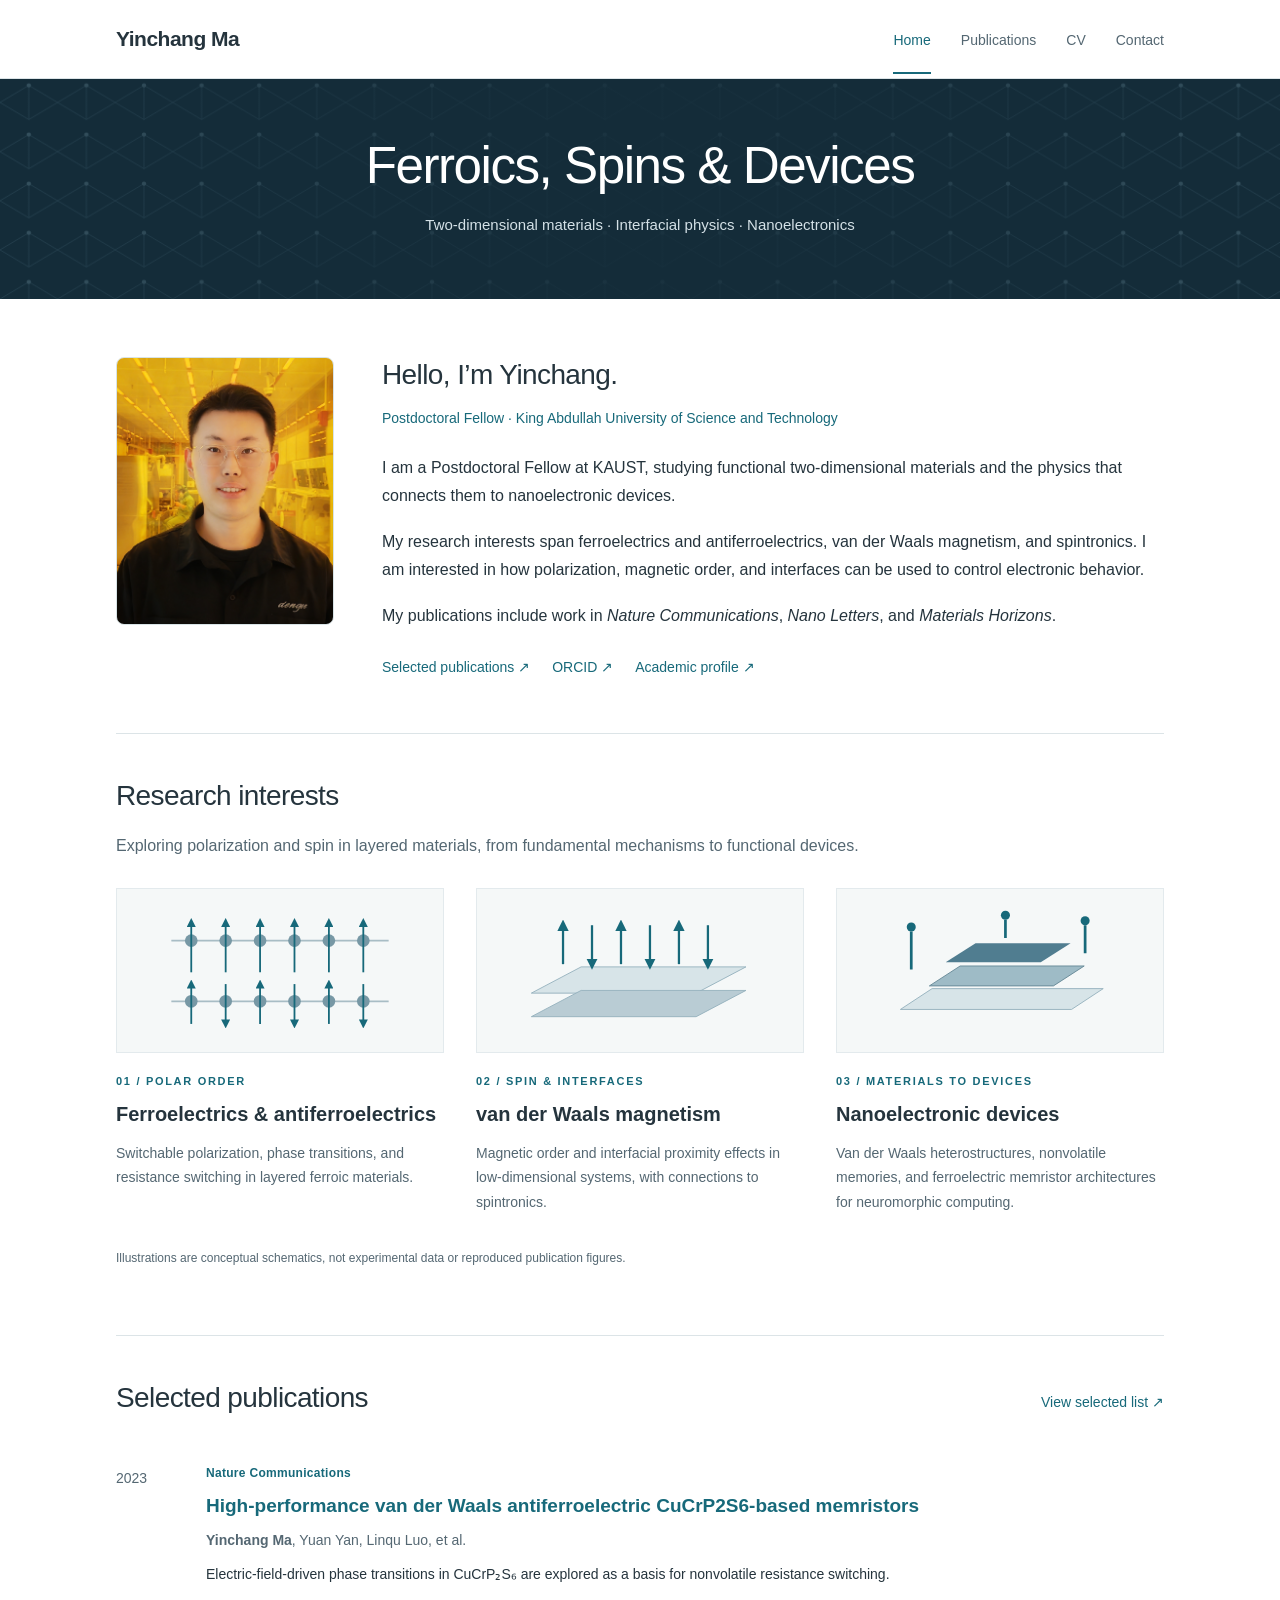
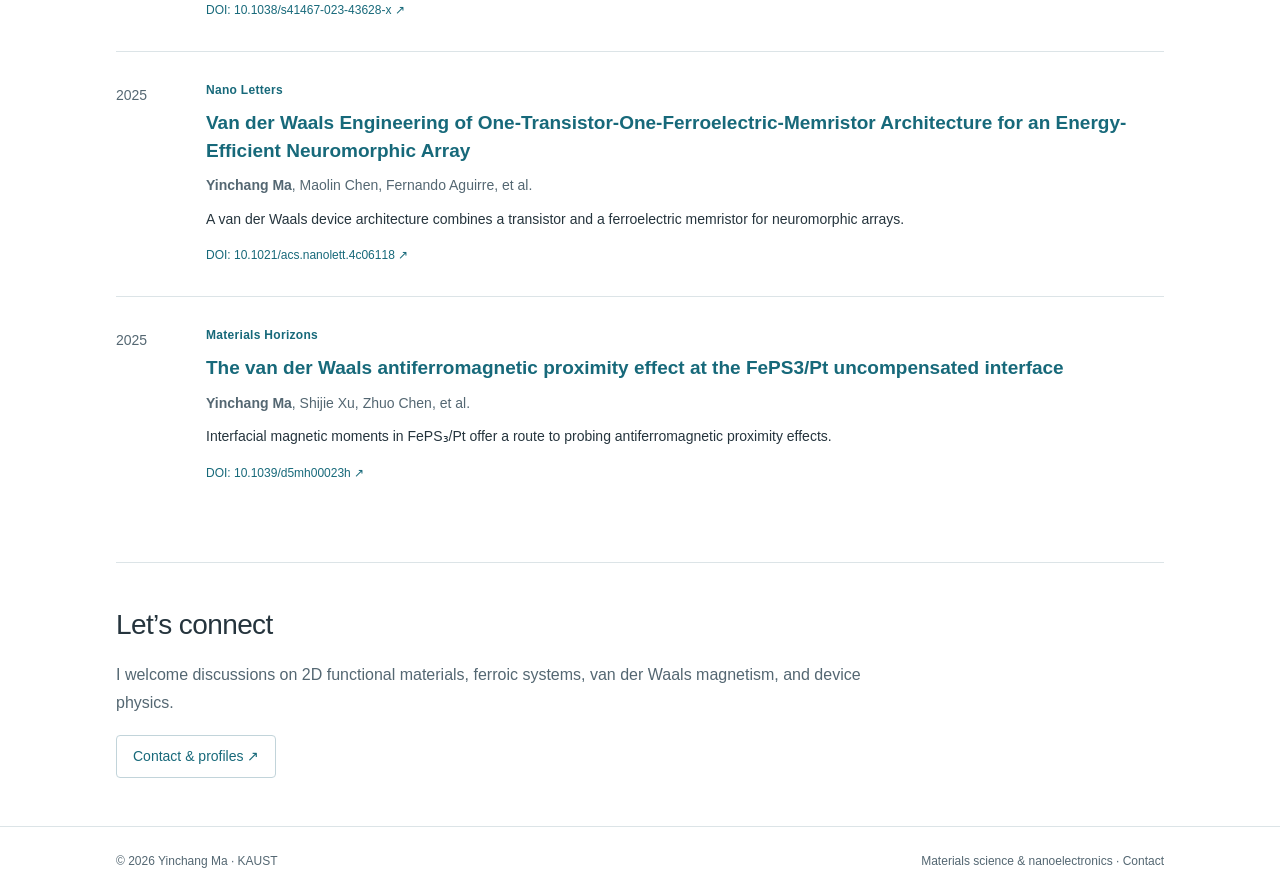
==== index.html @ cd84b2c8 "Publish Yinchang Ma academic website with laboratory portrait" ====
<!doctype html>
<html lang="en"><head><meta charset="utf-8"><meta name="viewport" content="width=device-width, initial-scale=1"><meta name="description" content="Yinchang Ma, Postdoctoral Fellow at KAUST. Research in 2D materials, ferroelectrics, antiferroelectrics, van der Waals magnetism, spintronics and nanoelectronic devices."><meta name="theme-color" content="#142c39"><title>Ferroics, Spins & Devices | Yinchang Ma</title><link rel="icon" type="image/svg+xml" href="favicon.svg"><link rel="stylesheet" href="style.css"><script src="site.js" defer></script></head><body><a class="skip" href="#main">Skip to content</a><header class="site-header"><nav class="wrap nav" aria-label="Main navigation"><a class="brand" href="index.html">Yinchang Ma</a><button class="menu" aria-expanded="false" aria-controls="main-nav">Menu</button><div class="navlinks" id="main-nav"><a href="index.html" aria-current="page">Home</a><a href="publications.html">Publications</a><a href="cv.html">CV</a><a href="contact.html">Contact</a></div></nav></header>
<div class="banner"><div class="wrap"><h1>Ferroics, Spins &amp; Devices</h1><p>Two-dimensional materials · Interfacial physics · Nanoelectronics</p></div></div><main id="main" class="wrap"><section class="intro" aria-labelledby="intro-title"><div class="portrait photo"><img src="portrait.jpg" alt="Yinchang Ma in a laboratory" width="2838" height="2838" fetchpriority="high"></div><div><h2 id="intro-title">Hello, I’m Yinchang.</h2><p class="role">Postdoctoral Fellow · King Abdullah University of Science and Technology</p><p>I am a Postdoctoral Fellow at KAUST, studying functional two-dimensional materials and the physics that connects them to nanoelectronic devices.</p><p>My research interests span ferroelectrics and antiferroelectrics, van der Waals magnetism, and spintronics. I am interested in how polarization, magnetic order, and interfaces can be used to control electronic behavior.</p><p>My publications include work in <em>Nature Communications</em>, <em>Nano Letters</em>, and <em>Materials Horizons</em>.</p><div class="links"><a href="publications.html">Selected publications ↗</a><a href="https://orcid.org/0000-0002-5201-6448">ORCID ↗</a><a href="cv.html">Academic profile ↗</a></div></div></section>
<section class="section" id="research"><div class="section-title"><h2>Research interests</h2></div><p class="lede">Exploring polarization and spin in layered materials, from fundamental mechanisms to functional devices.</p><div class="research"><article><svg class="diagram" viewBox="0 0 320 180" role="img" aria-label="Conceptual polarization illustration"><defs><marker id="arrow-polarization" viewBox="0 0 10 10" refX="5" refY="5" markerWidth="5" markerHeight="5" orient="auto-start-reverse"><path d="M0 0L10 5L0 10Z" fill="#17697a"/></marker></defs><path d="M40 57H280M40 124H280" stroke="#a8bdc5" stroke-width="2"/><circle cx="62" cy="57" r="7" fill="#7798a5"/><path d="M62 92V37" stroke="#17697a" stroke-width="2" marker-end="url(#arrow-polarization)"/><circle cx="62" cy="124" r="7" fill="#7798a5"/><path d="M62 149V105" stroke="#17697a" stroke-width="2" marker-end="url(#arrow-polarization)"/><circle cx="100" cy="57" r="7" fill="#7798a5"/><path d="M100 92V37" stroke="#17697a" stroke-width="2" marker-end="url(#arrow-polarization)"/><circle cx="100" cy="124" r="7" fill="#7798a5"/><path d="M100 105V149" stroke="#17697a" stroke-width="2" marker-end="url(#arrow-polarization)"/><circle cx="138" cy="57" r="7" fill="#7798a5"/><path d="M138 92V37" stroke="#17697a" stroke-width="2" marker-end="url(#arrow-polarization)"/><circle cx="138" cy="124" r="7" fill="#7798a5"/><path d="M138 149V105" stroke="#17697a" stroke-width="2" marker-end="url(#arrow-polarization)"/><circle cx="176" cy="57" r="7" fill="#7798a5"/><path d="M176 92V37" stroke="#17697a" stroke-width="2" marker-end="url(#arrow-polarization)"/><circle cx="176" cy="124" r="7" fill="#7798a5"/><path d="M176 105V149" stroke="#17697a" stroke-width="2" marker-end="url(#arrow-polarization)"/><circle cx="214" cy="57" r="7" fill="#7798a5"/><path d="M214 92V37" stroke="#17697a" stroke-width="2" marker-end="url(#arrow-polarization)"/><circle cx="214" cy="124" r="7" fill="#7798a5"/><path d="M214 149V105" stroke="#17697a" stroke-width="2" marker-end="url(#arrow-polarization)"/><circle cx="252" cy="57" r="7" fill="#7798a5"/><path d="M252 92V37" stroke="#17697a" stroke-width="2" marker-end="url(#arrow-polarization)"/><circle cx="252" cy="124" r="7" fill="#7798a5"/><path d="M252 105V149" stroke="#17697a" stroke-width="2" marker-end="url(#arrow-polarization)"/></svg><div class="kicker">01 / Polar order</div><h3>Ferroelectrics & antiferroelectrics</h3><p>Switchable polarization, phase transitions, and resistance switching in layered ferroic materials.</p></article><article><svg class="diagram" viewBox="0 0 320 180" role="img" aria-label="Conceptual magnetism illustration"><defs><marker id="arrow-magnetism" viewBox="0 0 10 10" refX="5" refY="5" markerWidth="5" markerHeight="5" orient="auto-start-reverse"><path d="M0 0L10 5L0 10Z" fill="#17697a"/></marker></defs><path d="M40 115L222 115L277 86L95 86Z" fill="#d7e4e8" stroke="#94b1bd"/><path d="M40 141L222 141L277 112L95 112Z" fill="#b9ccd4" stroke="#94b1bd"/><path d="M75 83V40" stroke="#17697a" stroke-width="2.5" marker-end="url(#arrow-magnetism)"/><path d="M107 40V83" stroke="#17697a" stroke-width="2.5" marker-end="url(#arrow-magnetism)"/><path d="M139 83V40" stroke="#17697a" stroke-width="2.5" marker-end="url(#arrow-magnetism)"/><path d="M171 40V83" stroke="#17697a" stroke-width="2.5" marker-end="url(#arrow-magnetism)"/><path d="M203 83V40" stroke="#17697a" stroke-width="2.5" marker-end="url(#arrow-magnetism)"/><path d="M235 40V83" stroke="#17697a" stroke-width="2.5" marker-end="url(#arrow-magnetism)"/></svg><div class="kicker">02 / Spin & interfaces</div><h3>van der Waals magnetism</h3><p>Magnetic order and interfacial proximity effects in low-dimensional systems, with connections to spintronics.</p></article><article><svg class="diagram" viewBox="0 0 320 180" role="img" aria-label="Conceptual devices illustration"><defs><marker id="arrow-devices" viewBox="0 0 10 10" refX="5" refY="5" markerWidth="5" markerHeight="5" orient="auto-start-reverse"><path d="M0 0L10 5L0 10Z" fill="#17697a"/></marker></defs><path d="M50 133L239 133L274 110L85 110Z" fill="#d7e4e8" stroke="#94b1bd"/><path d="M82 107L219 107L253 85L116 85Z" fill="#9ebbc6" stroke="#648795"/><path d="M100 81L205 81L238 60L133 60Z" fill="#507d90"/><path d="M62 47V89M254 40V71M166 34V54" stroke="#17697a" stroke-width="3"/><circle cx="62" cy="42" r="5" fill="#17697a"/><circle cx="254" cy="35" r="5" fill="#17697a"/><circle cx="166" cy="29" r="5" fill="#17697a"/></svg><div class="kicker">03 / Materials to devices</div><h3>Nanoelectronic devices</h3><p>Van der Waals heterostructures, nonvolatile memories, and ferroelectric memristor architectures for neuromorphic computing.</p></article></div><p class="caption">Illustrations are conceptual schematics, not experimental data or reproduced publication figures.</p></section><section class="section"><div class="section-title"><h2>Selected publications</h2><a href="publications.html">View selected list ↗</a></div><article class="pub" data-topic="Ferroics"><div class="year">2023</div><div><div class="journal">Nature Communications</div><h3><a href="https://doi.org/10.1038/s41467-023-43628-x">High-performance van der Waals antiferroelectric CuCrP2S6-based memristors</a></h3><p class="authors"><strong>Yinchang Ma</strong>, Yuan Yan, Linqu Luo, et al.</p><p class="summary">Electric-field-driven phase transitions in CuCrP₂S₆ are explored as a basis for nonvolatile resistance switching.</p><a class="doi" href="https://doi.org/10.1038/s41467-023-43628-x">DOI: 10.1038/s41467-023-43628-x ↗</a></div></article><article class="pub" data-topic="Devices"><div class="year">2025</div><div><div class="journal">Nano Letters</div><h3><a href="https://doi.org/10.1021/acs.nanolett.4c06118">Van der Waals Engineering of One-Transistor-One-Ferroelectric-Memristor Architecture for an Energy-Efficient Neuromorphic Array</a></h3><p class="authors"><strong>Yinchang Ma</strong>, Maolin Chen, Fernando Aguirre, et al.</p><p class="summary">A van der Waals device architecture combines a transistor and a ferroelectric memristor for neuromorphic arrays.</p><a class="doi" href="https://doi.org/10.1021/acs.nanolett.4c06118">DOI: 10.1021/acs.nanolett.4c06118 ↗</a></div></article><article class="pub" data-topic="Magnetism"><div class="year">2025</div><div><div class="journal">Materials Horizons</div><h3><a href="https://doi.org/10.1039/d5mh00023h">The van der Waals antiferromagnetic proximity effect at the FePS3/Pt uncompensated interface</a></h3><p class="authors"><strong>Yinchang Ma</strong>, Shijie Xu, Zhuo Chen, et al.</p><p class="summary">Interfacial magnetic moments in FePS₃/Pt offer a route to probing antiferromagnetic proximity effects.</p><a class="doi" href="https://doi.org/10.1039/d5mh00023h">DOI: 10.1039/d5mh00023h ↗</a></div></article></section><section class="section"><h2>Let’s connect</h2><p class="lede">I welcome discussions on 2D functional materials, ferroic systems, van der Waals magnetism, and device physics.</p><a class="button-link" href="contact.html">Contact &amp; profiles ↗</a></section></main><footer class="footer"><div class="wrap"><span>© 2026 Yinchang Ma · KAUST</span><span>Materials science &amp; nanoelectronics · <a href="contact.html">Contact</a></span></div></footer></body></html>
---- style.css ----
:root{--ink:#25343d;--muted:#546772;--accent:#17697a;--line:#dce4e7;--paper:#fff;--wash:#f5f8f8;--navy:#142c39}*{box-sizing:border-box}html{scroll-behavior:smooth;scroll-padding-top:90px}body{margin:0;color:var(--ink);background:var(--paper);font:16px/1.75 -apple-system,BlinkMacSystemFont,"Segoe UI",Arial,sans-serif}a{color:var(--accent);text-underline-offset:4px;text-decoration:none}a:hover{text-decoration:underline}a:focus-visible,button:focus-visible,summary:focus-visible{outline:3px solid #b67b22;outline-offset:5px}button{font:inherit}.wrap{max-width:1120px;margin:auto;padding:0 36px}.skip{position:fixed;left:16px;top:-80px;background:white;padding:10px 18px;z-index:99}.skip:focus{top:8px}.site-header{background:white;border-bottom:1px solid var(--line)}.nav{display:flex;min-height:78px;align-items:center;justify-content:space-between;gap:24px}.brand{font-size:21px;font-weight:650;letter-spacing:-.5px;color:var(--ink)}.navlinks{display:flex;gap:30px}.navlinks a{color:var(--muted);font-size:14px;padding:24px 0 20px;border-bottom:2px solid transparent}.navlinks a[aria-current=page]{color:var(--accent);border-color:var(--accent)}.menu{display:none;background:none;border:1px solid var(--line);border-radius:4px;padding:7px 13px;color:var(--ink)}.banner{background:var(--navy) url('lattice.svg') center/cover;color:#fff;padding:56px 0 60px;text-align:center}.banner h1{font-size:clamp(34px,4vw,54px);font-weight:400;line-height:1.2;margin:0 0 16px;letter-spacing:-1.5px}.banner p{color:#d4e1e7;margin:0;font-size:15px}.intro{display:grid;grid-template-columns:218px 1fr;gap:48px;padding:58px 0 54px;align-items:start}.portrait{background:#edf3f4;border-radius:8px;width:218px;height:268px;display:grid;place-content:center;text-align:center;border:1px solid #d8e3e6}.portrait b{font:54px/1.2 Georgia,serif;letter-spacing:3px;color:#5e7c89}.portrait span{font-size:12px;color:var(--muted);margin-top:15px}.portrait small{font-size:11px;color:var(--muted)}h2{font-size:28px;font-weight:500;line-height:1.3;letter-spacing:-.6px;margin:0 0 18px}h3{line-height:1.45;font-weight:600}p{margin:0 0 18px}.role{font-size:14px;color:var(--accent);margin-top:-5px;margin-bottom:23px}.links{display:flex;gap:22px;flex-wrap:wrap;font-size:14px;margin-top:25px}.section{padding:44px 0 48px;border-top:1px solid var(--line)}.section-title{display:flex;justify-content:space-between;gap:24px;align-items:baseline}.section-title a{font-size:14px}.lede{color:var(--muted);max-width:760px}.research{display:grid;grid-template-columns:repeat(3,1fr);gap:32px;margin-top:28px}.research article{min-width:0}.diagram{background:var(--wash);width:100%;height:165px;display:block;border:1px solid #e3eaed}.kicker{font-size:11px;letter-spacing:1.7px;color:var(--accent);text-transform:uppercase;margin:19px 0 8px;font-weight:650}.research h3{font-size:20px;margin:0 0 12px}.research p{font-size:14px;color:var(--muted)}.caption{font-size:12px;color:var(--muted);margin-top:16px}.pub{padding:28px 0;border-bottom:1px solid var(--line);display:grid;grid-template-columns:70px 1fr;gap:20px}.pub:last-child{border-bottom:0}.year{color:var(--muted);font-size:14px;padding-top:3px}.journal{font-size:12px;font-weight:600;color:var(--accent);letter-spacing:.3px}.pub h3{font-size:19px;margin:8px 0 9px}.pub .authors{font-size:14px;color:var(--muted);margin-bottom:9px}.pub .summary{font-size:14px;margin-bottom:9px;max-width:800px}.doi{font-size:12px;overflow-wrap:anywhere}.page{padding-top:46px;padding-bottom:58px;min-height:68vh}.page>h1{font-size:36px;font-weight:500;line-height:1.25;margin:0 0 16px;letter-spacing:-1px}.filters{display:flex;gap:10px;flex-wrap:wrap;margin:26px 0 4px}.filters button{border:1px solid var(--line);background:white;border-radius:4px;padding:6px 16px;color:var(--muted);font-size:14px;cursor:pointer}.filters button[aria-pressed=true]{background:var(--navy);color:white;border-color:var(--navy)}.row{display:grid;grid-template-columns:145px 1fr;gap:28px;border-top:1px solid var(--line);padding:25px 0}.row p{margin:5px 0;font-size:14px;color:var(--muted)}.placeholder{color:#715c34;background:#faf7ef;border:1px solid #e6decb;padding:10px 14px;border-radius:4px;font-size:14px}.placeholder.inline{display:inline-block;font-size:13px;padding:3px 10px}.plain-list{padding-left:20px}.plain-list li{margin-bottom:10px}.contact-grid{display:grid;grid-template-columns:1.2fr 1fr;gap:64px;margin-top:38px}.contact-grid h2{font-size:23px}.contact-item{padding:16px 0;border-bottom:1px solid var(--line)}.contact-item dt{font-size:12px;color:var(--muted);text-transform:uppercase;letter-spacing:1px}.contact-item dd{margin:6px 0 0;overflow-wrap:anywhere}.footer{border-top:1px solid var(--line);padding:24px 0;color:var(--muted);font-size:12px}.footer .wrap{display:flex;justify-content:space-between;gap:20px}.footer a{color:var(--muted)}[hidden]{display:none!important}.status{font-size:12px;color:var(--muted);margin-top:12px}.cv-section{margin-top:36px}.button-link{display:inline-block;border:1px solid #c2d4da;padding:8px 16px;border-radius:4px;font-size:14px}.subtle-box{background:var(--wash);padding:24px;border-left:3px solid #7fa3ad;margin-top:26px}.subtle-box p:last-child{margin-bottom:0}
@media(max-width:760px){.wrap{padding:0 24px}.nav{min-height:68px;flex-wrap:wrap;gap:0}.menu{display:block}.navlinks{width:100%;justify-content:space-between;gap:12px;padding-bottom:12px}.navlinks a{padding:9px 0;font-size:13px}.js .navlinks:not(.open){display:none}.banner{padding:40px 0}.banner p{font-size:13px;max-width:280px;margin:auto}.intro{grid-template-columns:1fr;gap:26px;padding:38px 0}.portrait{width:148px;height:174px}.portrait b{font-size:40px}.research{grid-template-columns:1fr;gap:27px}.diagram{height:180px}.section-title{display:block}.section-title h2{margin-bottom:10px}.pub{grid-template-columns:1fr;gap:2px}.pub h3{font-size:18px}.row{grid-template-columns:1fr;gap:7px}.contact-grid{grid-template-columns:1fr;gap:20px}.footer .wrap{display:block}.footer span{display:block;margin:4px 0}.page>h1{font-size:31px}.section{padding:32px 0}.page{padding-top:32px}.links{gap:18px}h2{font-size:26px}}
@media(prefers-reduced-motion:reduce){html{scroll-behavior:auto}}@media print{.site-header,.filters,.footer,.links,.menu,.banner{display:none}.wrap{max-width:none;padding:0}.page{padding:0}.pub,.row{break-inside:avoid}a{color:inherit}.portrait{display:none}.intro{display:block}.research{display:block}.diagram{display:none}}

.portrait.photo{display:block;position:relative;overflow:hidden}.portrait.photo img{position:absolute;width:160%;height:auto;max-width:none;left:-30%;top:-25%}
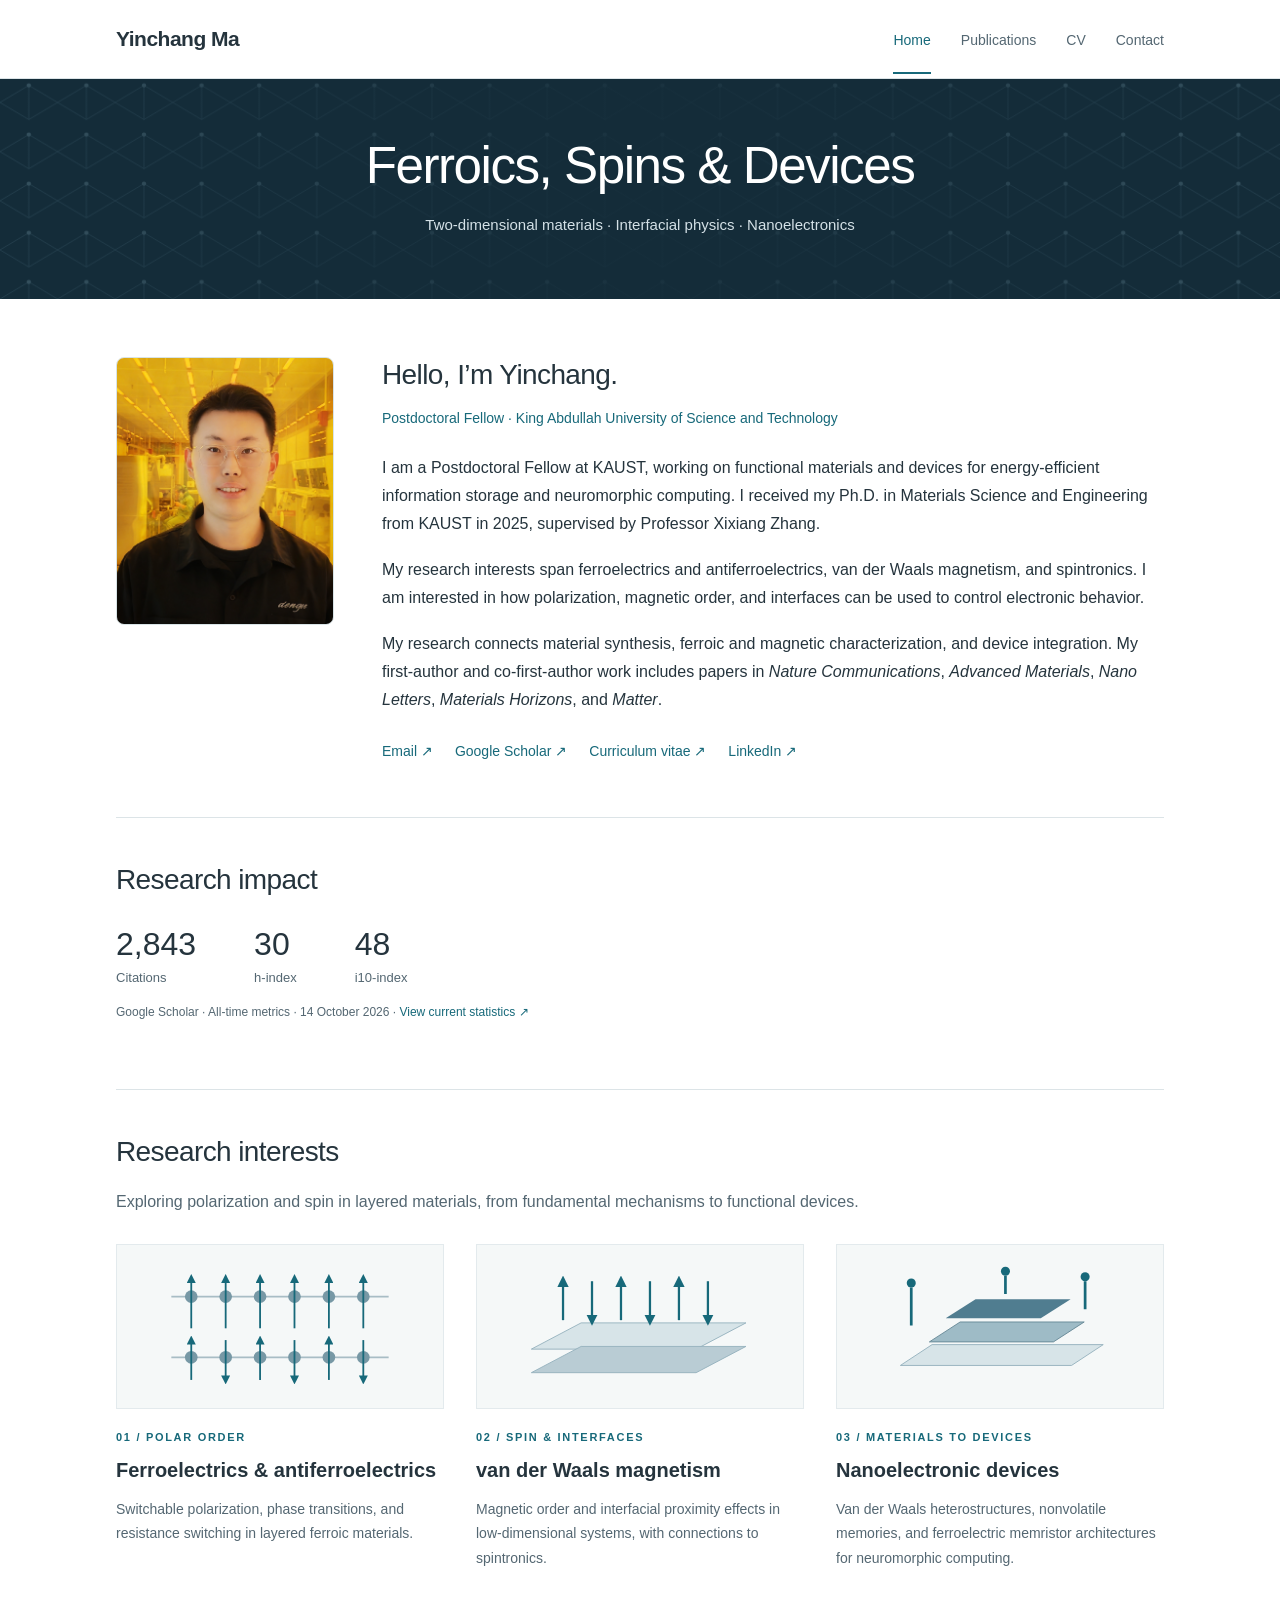
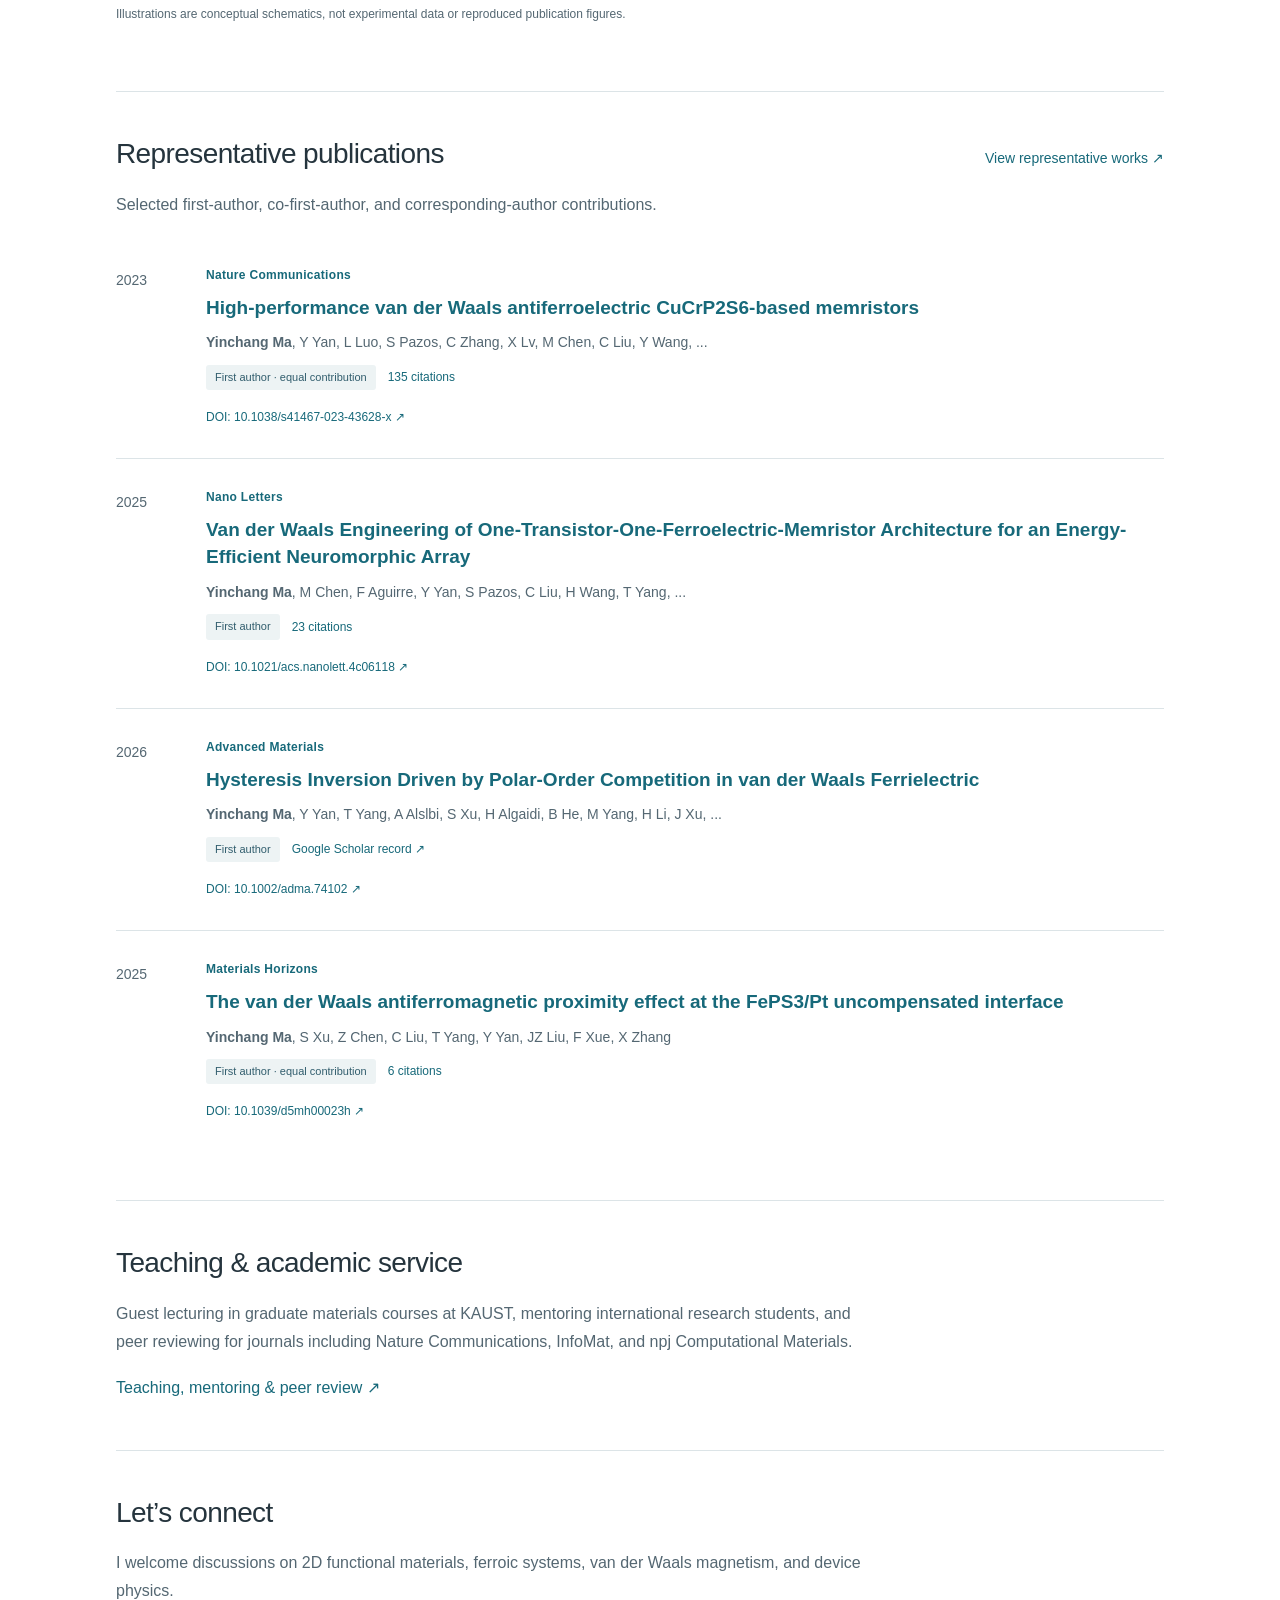
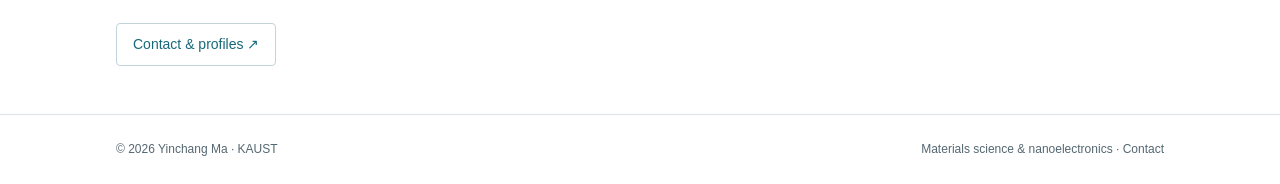
==== commit ee3ab6ed: "Complete academic profile and representative works" ====
--- a/index.html
+++ b/index.html
@@ -1,4 +1,4 @@
 <!doctype html>
 <html lang="en"><head><meta charset="utf-8"><meta name="viewport" content="width=device-width, initial-scale=1"><meta name="description" content="Yinchang Ma, Postdoctoral Fellow at KAUST. Research in 2D materials, ferroelectrics, antiferroelectrics, van der Waals magnetism, spintronics and nanoelectronic devices."><meta name="theme-color" content="#142c39"><title>Ferroics, Spins & Devices | Yinchang Ma</title><link rel="icon" type="image/svg+xml" href="favicon.svg"><link rel="stylesheet" href="style.css"><script src="site.js" defer></script></head><body><a class="skip" href="#main">Skip to content</a><header class="site-header"><nav class="wrap nav" aria-label="Main navigation"><a class="brand" href="index.html">Yinchang Ma</a><button class="menu" aria-expanded="false" aria-controls="main-nav">Menu</button><div class="navlinks" id="main-nav"><a href="index.html" aria-current="page">Home</a><a href="publications.html">Publications</a><a href="cv.html">CV</a><a href="contact.html">Contact</a></div></nav></header>
-<div class="banner"><div class="wrap"><h1>Ferroics, Spins &amp; Devices</h1><p>Two-dimensional materials · Interfacial physics · Nanoelectronics</p></div></div><main id="main" class="wrap"><section class="intro" aria-labelledby="intro-title"><div class="portrait photo"><img src="portrait.jpg" alt="Yinchang Ma in a laboratory" width="2838" height="2838" fetchpriority="high"></div><div><h2 id="intro-title">Hello, I’m Yinchang.</h2><p class="role">Postdoctoral Fellow · King Abdullah University of Science and Technology</p><p>I am a Postdoctoral Fellow at KAUST, studying functional two-dimensional materials and the physics that connects them to nanoelectronic devices.</p><p>My research interests span ferroelectrics and antiferroelectrics, van der Waals magnetism, and spintronics. I am interested in how polarization, magnetic order, and interfaces can be used to control electronic behavior.</p><p>My publications include work in <em>Nature Communications</em>, <em>Nano Letters</em>, and <em>Materials Horizons</em>.</p><div class="links"><a href="publications.html">Selected publications ↗</a><a href="https://orcid.org/0000-0002-5201-6448">ORCID ↗</a><a href="cv.html">Academic profile ↗</a></div></div></section>
-<section class="section" id="research"><div class="section-title"><h2>Research interests</h2></div><p class="lede">Exploring polarization and spin in layered materials, from fundamental mechanisms to functional devices.</p><div class="research"><article><svg class="diagram" viewBox="0 0 320 180" role="img" aria-label="Conceptual polarization illustration"><defs><marker id="arrow-polarization" viewBox="0 0 10 10" refX="5" refY="5" markerWidth="5" markerHeight="5" orient="auto-start-reverse"><path d="M0 0L10 5L0 10Z" fill="#17697a"/></marker></defs><path d="M40 57H280M40 124H280" stroke="#a8bdc5" stroke-width="2"/><circle cx="62" cy="57" r="7" fill="#7798a5"/><path d="M62 92V37" stroke="#17697a" stroke-width="2" marker-end="url(#arrow-polarization)"/><circle cx="62" cy="124" r="7" fill="#7798a5"/><path d="M62 149V105" stroke="#17697a" stroke-width="2" marker-end="url(#arrow-polarization)"/><circle cx="100" cy="57" r="7" fill="#7798a5"/><path d="M100 92V37" stroke="#17697a" stroke-width="2" marker-end="url(#arrow-polarization)"/><circle cx="100" cy="124" r="7" fill="#7798a5"/><path d="M100 105V149" stroke="#17697a" stroke-width="2" marker-end="url(#arrow-polarization)"/><circle cx="138" cy="57" r="7" fill="#7798a5"/><path d="M138 92V37" stroke="#17697a" stroke-width="2" marker-end="url(#arrow-polarization)"/><circle cx="138" cy="124" r="7" fill="#7798a5"/><path d="M138 149V105" stroke="#17697a" stroke-width="2" marker-end="url(#arrow-polarization)"/><circle cx="176" cy="57" r="7" fill="#7798a5"/><path d="M176 92V37" stroke="#17697a" stroke-width="2" marker-end="url(#arrow-polarization)"/><circle cx="176" cy="124" r="7" fill="#7798a5"/><path d="M176 105V149" stroke="#17697a" stroke-width="2" marker-end="url(#arrow-polarization)"/><circle cx="214" cy="57" r="7" fill="#7798a5"/><path d="M214 92V37" stroke="#17697a" stroke-width="2" marker-end="url(#arrow-polarization)"/><circle cx="214" cy="124" r="7" fill="#7798a5"/><path d="M214 149V105" stroke="#17697a" stroke-width="2" marker-end="url(#arrow-polarization)"/><circle cx="252" cy="57" r="7" fill="#7798a5"/><path d="M252 92V37" stroke="#17697a" stroke-width="2" marker-end="url(#arrow-polarization)"/><circle cx="252" cy="124" r="7" fill="#7798a5"/><path d="M252 105V149" stroke="#17697a" stroke-width="2" marker-end="url(#arrow-polarization)"/></svg><div class="kicker">01 / Polar order</div><h3>Ferroelectrics & antiferroelectrics</h3><p>Switchable polarization, phase transitions, and resistance switching in layered ferroic materials.</p></article><article><svg class="diagram" viewBox="0 0 320 180" role="img" aria-label="Conceptual magnetism illustration"><defs><marker id="arrow-magnetism" viewBox="0 0 10 10" refX="5" refY="5" markerWidth="5" markerHeight="5" orient="auto-start-reverse"><path d="M0 0L10 5L0 10Z" fill="#17697a"/></marker></defs><path d="M40 115L222 115L277 86L95 86Z" fill="#d7e4e8" stroke="#94b1bd"/><path d="M40 141L222 141L277 112L95 112Z" fill="#b9ccd4" stroke="#94b1bd"/><path d="M75 83V40" stroke="#17697a" stroke-width="2.5" marker-end="url(#arrow-magnetism)"/><path d="M107 40V83" stroke="#17697a" stroke-width="2.5" marker-end="url(#arrow-magnetism)"/><path d="M139 83V40" stroke="#17697a" stroke-width="2.5" marker-end="url(#arrow-magnetism)"/><path d="M171 40V83" stroke="#17697a" stroke-width="2.5" marker-end="url(#arrow-magnetism)"/><path d="M203 83V40" stroke="#17697a" stroke-width="2.5" marker-end="url(#arrow-magnetism)"/><path d="M235 40V83" stroke="#17697a" stroke-width="2.5" marker-end="url(#arrow-magnetism)"/></svg><div class="kicker">02 / Spin & interfaces</div><h3>van der Waals magnetism</h3><p>Magnetic order and interfacial proximity effects in low-dimensional systems, with connections to spintronics.</p></article><article><svg class="diagram" viewBox="0 0 320 180" role="img" aria-label="Conceptual devices illustration"><defs><marker id="arrow-devices" viewBox="0 0 10 10" refX="5" refY="5" markerWidth="5" markerHeight="5" orient="auto-start-reverse"><path d="M0 0L10 5L0 10Z" fill="#17697a"/></marker></defs><path d="M50 133L239 133L274 110L85 110Z" fill="#d7e4e8" stroke="#94b1bd"/><path d="M82 107L219 107L253 85L116 85Z" fill="#9ebbc6" stroke="#648795"/><path d="M100 81L205 81L238 60L133 60Z" fill="#507d90"/><path d="M62 47V89M254 40V71M166 34V54" stroke="#17697a" stroke-width="3"/><circle cx="62" cy="42" r="5" fill="#17697a"/><circle cx="254" cy="35" r="5" fill="#17697a"/><circle cx="166" cy="29" r="5" fill="#17697a"/></svg><div class="kicker">03 / Materials to devices</div><h3>Nanoelectronic devices</h3><p>Van der Waals heterostructures, nonvolatile memories, and ferroelectric memristor architectures for neuromorphic computing.</p></article></div><p class="caption">Illustrations are conceptual schematics, not experimental data or reproduced publication figures.</p></section><section class="section"><div class="section-title"><h2>Selected publications</h2><a href="publications.html">View selected list ↗</a></div><article class="pub" data-topic="Ferroics"><div class="year">2023</div><div><div class="journal">Nature Communications</div><h3><a href="https://doi.org/10.1038/s41467-023-43628-x">High-performance van der Waals antiferroelectric CuCrP2S6-based memristors</a></h3><p class="authors"><strong>Yinchang Ma</strong>, Yuan Yan, Linqu Luo, et al.</p><p class="summary">Electric-field-driven phase transitions in CuCrP₂S₆ are explored as a basis for nonvolatile resistance switching.</p><a class="doi" href="https://doi.org/10.1038/s41467-023-43628-x">DOI: 10.1038/s41467-023-43628-x ↗</a></div></article><article class="pub" data-topic="Devices"><div class="year">2025</div><div><div class="journal">Nano Letters</div><h3><a href="https://doi.org/10.1021/acs.nanolett.4c06118">Van der Waals Engineering of One-Transistor-One-Ferroelectric-Memristor Architecture for an Energy-Efficient Neuromorphic Array</a></h3><p class="authors"><strong>Yinchang Ma</strong>, Maolin Chen, Fernando Aguirre, et al.</p><p class="summary">A van der Waals device architecture combines a transistor and a ferroelectric memristor for neuromorphic arrays.</p><a class="doi" href="https://doi.org/10.1021/acs.nanolett.4c06118">DOI: 10.1021/acs.nanolett.4c06118 ↗</a></div></article><article class="pub" data-topic="Magnetism"><div class="year">2025</div><div><div class="journal">Materials Horizons</div><h3><a href="https://doi.org/10.1039/d5mh00023h">The van der Waals antiferromagnetic proximity effect at the FePS3/Pt uncompensated interface</a></h3><p class="authors"><strong>Yinchang Ma</strong>, Shijie Xu, Zhuo Chen, et al.</p><p class="summary">Interfacial magnetic moments in FePS₃/Pt offer a route to probing antiferromagnetic proximity effects.</p><a class="doi" href="https://doi.org/10.1039/d5mh00023h">DOI: 10.1039/d5mh00023h ↗</a></div></article></section><section class="section"><h2>Let’s connect</h2><p class="lede">I welcome discussions on 2D functional materials, ferroic systems, van der Waals magnetism, and device physics.</p><a class="button-link" href="contact.html">Contact &amp; profiles ↗</a></section></main><footer class="footer"><div class="wrap"><span>© 2026 Yinchang Ma · KAUST</span><span>Materials science &amp; nanoelectronics · <a href="contact.html">Contact</a></span></div></footer></body></html>+<div class="banner"><div class="wrap"><h1>Ferroics, Spins &amp; Devices</h1><p>Two-dimensional materials · Interfacial physics · Nanoelectronics</p></div></div><main id="main" class="wrap"><section class="intro" aria-labelledby="intro-title"><div class="portrait photo"><img src="portrait.jpg" alt="Yinchang Ma in a laboratory" width="2838" height="2838" fetchpriority="high"></div><div><h2 id="intro-title">Hello, I’m Yinchang.</h2><p class="role">Postdoctoral Fellow · King Abdullah University of Science and Technology</p><p>I am a Postdoctoral Fellow at KAUST, working on functional materials and devices for energy-efficient information storage and neuromorphic computing. I received my Ph.D. in Materials Science and Engineering from KAUST in 2025, supervised by Professor Xixiang Zhang.</p><p>My research interests span ferroelectrics and antiferroelectrics, van der Waals magnetism, and spintronics. I am interested in how polarization, magnetic order, and interfaces can be used to control electronic behavior.</p><p>My research connects material synthesis, ferroic and magnetic characterization, and device integration. My first-author and co-first-author work includes papers in <em>Nature Communications</em>, <em>Advanced Materials</em>, <em>Nano Letters</em>, <em>Materials Horizons</em>, and <em>Matter</em>.</p><div class="links"><a href="mailto:yinchangma@gmail.com">Email ↗</a><a href="https://scholar.google.com/citations?user=0b5xoz0AAAAJ&hl=en">Google Scholar ↗</a><a href="yinchang-ma-cv.pdf">Curriculum vitae ↗</a><a href="https://www.linkedin.com/in/yinchang-ma-476800216/">LinkedIn ↗</a></div></div></section>
+<section class="section"><h2>Research impact</h2><div class="metrics"><div><strong>2,843</strong><span>Citations</span></div><div><strong>30</strong><span>h-index</span></div><div><strong>48</strong><span>i10-index</span></div></div><p class="status">Google Scholar · All-time metrics · 14 October 2026 · <a href="https://scholar.google.com/citations?user=0b5xoz0AAAAJ&hl=en">View current statistics ↗</a></p></section><section class="section" id="research"><div class="section-title"><h2>Research interests</h2></div><p class="lede">Exploring polarization and spin in layered materials, from fundamental mechanisms to functional devices.</p><div class="research"><article><svg class="diagram" viewBox="0 0 320 180" role="img" aria-label="Conceptual polarization illustration"><defs><marker id="arrow-polarization" viewBox="0 0 10 10" refX="5" refY="5" markerWidth="5" markerHeight="5" orient="auto-start-reverse"><path d="M0 0L10 5L0 10Z" fill="#17697a"/></marker></defs><path d="M40 57H280M40 124H280" stroke="#a8bdc5" stroke-width="2"/><circle cx="62" cy="57" r="7" fill="#7798a5"/><path d="M62 92V37" stroke="#17697a" stroke-width="2" marker-end="url(#arrow-polarization)"/><circle cx="62" cy="124" r="7" fill="#7798a5"/><path d="M62 149V105" stroke="#17697a" stroke-width="2" marker-end="url(#arrow-polarization)"/><circle cx="100" cy="57" r="7" fill="#7798a5"/><path d="M100 92V37" stroke="#17697a" stroke-width="2" marker-end="url(#arrow-polarization)"/><circle cx="100" cy="124" r="7" fill="#7798a5"/><path d="M100 105V149" stroke="#17697a" stroke-width="2" marker-end="url(#arrow-polarization)"/><circle cx="138" cy="57" r="7" fill="#7798a5"/><path d="M138 92V37" stroke="#17697a" stroke-width="2" marker-end="url(#arrow-polarization)"/><circle cx="138" cy="124" r="7" fill="#7798a5"/><path d="M138 149V105" stroke="#17697a" stroke-width="2" marker-end="url(#arrow-polarization)"/><circle cx="176" cy="57" r="7" fill="#7798a5"/><path d="M176 92V37" stroke="#17697a" stroke-width="2" marker-end="url(#arrow-polarization)"/><circle cx="176" cy="124" r="7" fill="#7798a5"/><path d="M176 105V149" stroke="#17697a" stroke-width="2" marker-end="url(#arrow-polarization)"/><circle cx="214" cy="57" r="7" fill="#7798a5"/><path d="M214 92V37" stroke="#17697a" stroke-width="2" marker-end="url(#arrow-polarization)"/><circle cx="214" cy="124" r="7" fill="#7798a5"/><path d="M214 149V105" stroke="#17697a" stroke-width="2" marker-end="url(#arrow-polarization)"/><circle cx="252" cy="57" r="7" fill="#7798a5"/><path d="M252 92V37" stroke="#17697a" stroke-width="2" marker-end="url(#arrow-polarization)"/><circle cx="252" cy="124" r="7" fill="#7798a5"/><path d="M252 105V149" stroke="#17697a" stroke-width="2" marker-end="url(#arrow-polarization)"/></svg><div class="kicker">01 / Polar order</div><h3>Ferroelectrics & antiferroelectrics</h3><p>Switchable polarization, phase transitions, and resistance switching in layered ferroic materials.</p></article><article><svg class="diagram" viewBox="0 0 320 180" role="img" aria-label="Conceptual magnetism illustration"><defs><marker id="arrow-magnetism" viewBox="0 0 10 10" refX="5" refY="5" markerWidth="5" markerHeight="5" orient="auto-start-reverse"><path d="M0 0L10 5L0 10Z" fill="#17697a"/></marker></defs><path d="M40 115L222 115L277 86L95 86Z" fill="#d7e4e8" stroke="#94b1bd"/><path d="M40 141L222 141L277 112L95 112Z" fill="#b9ccd4" stroke="#94b1bd"/><path d="M75 83V40" stroke="#17697a" stroke-width="2.5" marker-end="url(#arrow-magnetism)"/><path d="M107 40V83" stroke="#17697a" stroke-width="2.5" marker-end="url(#arrow-magnetism)"/><path d="M139 83V40" stroke="#17697a" stroke-width="2.5" marker-end="url(#arrow-magnetism)"/><path d="M171 40V83" stroke="#17697a" stroke-width="2.5" marker-end="url(#arrow-magnetism)"/><path d="M203 83V40" stroke="#17697a" stroke-width="2.5" marker-end="url(#arrow-magnetism)"/><path d="M235 40V83" stroke="#17697a" stroke-width="2.5" marker-end="url(#arrow-magnetism)"/></svg><div class="kicker">02 / Spin & interfaces</div><h3>van der Waals magnetism</h3><p>Magnetic order and interfacial proximity effects in low-dimensional systems, with connections to spintronics.</p></article><article><svg class="diagram" viewBox="0 0 320 180" role="img" aria-label="Conceptual devices illustration"><defs><marker id="arrow-devices" viewBox="0 0 10 10" refX="5" refY="5" markerWidth="5" markerHeight="5" orient="auto-start-reverse"><path d="M0 0L10 5L0 10Z" fill="#17697a"/></marker></defs><path d="M50 133L239 133L274 110L85 110Z" fill="#d7e4e8" stroke="#94b1bd"/><path d="M82 107L219 107L253 85L116 85Z" fill="#9ebbc6" stroke="#648795"/><path d="M100 81L205 81L238 60L133 60Z" fill="#507d90"/><path d="M62 47V89M254 40V71M166 34V54" stroke="#17697a" stroke-width="3"/><circle cx="62" cy="42" r="5" fill="#17697a"/><circle cx="254" cy="35" r="5" fill="#17697a"/><circle cx="166" cy="29" r="5" fill="#17697a"/></svg><div class="kicker">03 / Materials to devices</div><h3>Nanoelectronic devices</h3><p>Van der Waals heterostructures, nonvolatile memories, and ferroelectric memristor architectures for neuromorphic computing.</p></article></div><p class="caption">Illustrations are conceptual schematics, not experimental data or reproduced publication figures.</p></section><section class="section"><div class="section-title"><h2>Representative publications</h2><a href="publications.html">View representative works ↗</a></div><p class="lede">Selected first-author, co-first-author, and corresponding-author contributions.</p><article class="pub" data-topic="Ferroics"><div class="year">2023</div><div><div class="journal">Nature Communications</div><h3><a href="https://doi.org/10.1038/s41467-023-43628-x">High-performance van der Waals antiferroelectric CuCrP2S6-based memristors</a></h3><p class="authors"><strong>Yinchang Ma</strong>, Y Yan, L Luo, S Pazos, C Zhang, X Lv, M Chen, C Liu, Y Wang, ...</p><div class="pub-meta"><span class="author-role">First author · equal contribution</span><span class="citation-count"><a href="https://scholar.google.com/citations?view_op=view_citation&amp;hl=en&amp;user=0b5xoz0AAAAJ&amp;citation_for_view=0b5xoz0AAAAJ:aqlVkmm33-oC">135 citations</a></span></div><a class="doi" href="https://doi.org/10.1038/s41467-023-43628-x">DOI: 10.1038/s41467-023-43628-x ↗</a> </div></article><article class="pub" data-topic="Devices"><div class="year">2025</div><div><div class="journal">Nano Letters</div><h3><a href="https://doi.org/10.1021/acs.nanolett.4c06118">Van der Waals Engineering of One-Transistor-One-Ferroelectric-Memristor Architecture for an Energy-Efficient Neuromorphic Array</a></h3><p class="authors"><strong>Yinchang Ma</strong>, M Chen, F Aguirre, Y Yan, S Pazos, C Liu, H Wang, T Yang, ...</p><div class="pub-meta"><span class="author-role">First author</span><span class="citation-count"><a href="https://scholar.google.com/citations?view_op=view_citation&amp;hl=en&amp;user=0b5xoz0AAAAJ&amp;cstart=20&amp;pagesize=80&amp;citation_for_view=0b5xoz0AAAAJ:r0BpntZqJG4C">23 citations</a></span></div><a class="doi" href="https://doi.org/10.1021/acs.nanolett.4c06118">DOI: 10.1021/acs.nanolett.4c06118 ↗</a> </div></article><article class="pub" data-topic="Ferroics"><div class="year">2026</div><div><div class="journal">Advanced Materials</div><h3><a href="https://doi.org/10.1002/adma.74102">Hysteresis Inversion Driven by Polar-Order Competition in van der Waals Ferrielectric</a></h3><p class="authors"><strong>Yinchang Ma</strong>, Y Yan, T Yang, A Alslbi, S Xu, H Algaidi, B He, M Yang, H Li, J Xu, ...</p><div class="pub-meta"><span class="author-role">First author</span><span class="citation-count"><a href="https://scholar.google.com/citations?view_op=view_citation&amp;hl=en&amp;user=0b5xoz0AAAAJ&amp;cstart=20&amp;pagesize=80&amp;citation_for_view=0b5xoz0AAAAJ:NaGl4SEjCO4C">Google Scholar record ↗</a></span></div><a class="doi" href="https://doi.org/10.1002/adma.74102">DOI: 10.1002/adma.74102 ↗</a> </div></article><article class="pub" data-topic="Magnetism"><div class="year">2025</div><div><div class="journal">Materials Horizons</div><h3><a href="https://doi.org/10.1039/d5mh00023h">The van der Waals antiferromagnetic proximity effect at the FePS3/Pt uncompensated interface</a></h3><p class="authors"><strong>Yinchang Ma</strong>, S Xu, Z Chen, C Liu, T Yang, Y Yan, JZ Liu, F Xue, X Zhang</p><div class="pub-meta"><span class="author-role">First author · equal contribution</span><span class="citation-count"><a href="https://scholar.google.com/citations?view_op=view_citation&amp;hl=en&amp;user=0b5xoz0AAAAJ&amp;cstart=20&amp;pagesize=80&amp;citation_for_view=0b5xoz0AAAAJ:j3f4tGmQtD8C">6 citations</a></span></div><a class="doi" href="https://doi.org/10.1039/d5mh00023h">DOI: 10.1039/d5mh00023h ↗</a> </div></article></section><section class="section"><h2>Teaching &amp; academic service</h2><p class="lede">Guest lecturing in graduate materials courses at KAUST, mentoring international research students, and peer reviewing for journals including Nature Communications, InfoMat, and npj Computational Materials.</p><a href="cv.html#service">Teaching, mentoring &amp; peer review ↗</a></section><section class="section"><h2>Let’s connect</h2><p class="lede">I welcome discussions on 2D functional materials, ferroic systems, van der Waals magnetism, and device physics.</p><a class="button-link" href="contact.html">Contact &amp; profiles ↗</a></section></main><footer class="footer"><div class="wrap"><span>© 2026 Yinchang Ma · KAUST</span><span>Materials science &amp; nanoelectronics · <a href="contact.html">Contact</a></span></div></footer></body></html>
--- a/style.css
+++ b/style.css
@@ -4,3 +4,5 @@
 @media(prefers-reduced-motion:reduce){html{scroll-behavior:auto}}@media print{.site-header,.filters,.footer,.links,.menu,.banner{display:none}.wrap{max-width:none;padding:0}.page{padding:0}.pub,.row{break-inside:avoid}a{color:inherit}.portrait{display:none}.intro{display:block}.research{display:block}.diagram{display:none}}
 
 .portrait.photo{display:block;position:relative;overflow:hidden}.portrait.photo img{position:absolute;width:160%;height:auto;max-width:none;left:-30%;top:-25%}
+
+.metrics{display:flex;gap:58px;margin:24px 0 12px}.metrics div{display:flex;flex-direction:column}.metrics strong{font-weight:500;font-size:32px;line-height:1.4;color:var(--ink)}.metrics span{font-size:13px;color:var(--muted)}.pub-meta{display:flex;flex-wrap:wrap;gap:12px;margin:10px 0 12px;align-items:center}.author-role{font-size:11px;background:#edf3f4;color:#315d6d;border-radius:3px;padding:3px 9px}.citation-count{font-size:12px}.journal-list{columns:2;column-gap:40px;padding-left:20px;font-size:14px}.journal-list li{break-inside:avoid;margin:0 0 12px}@media(max-width:760px){.metrics{gap:30px}.metrics strong{font-size:28px}.journal-list{columns:1}}
